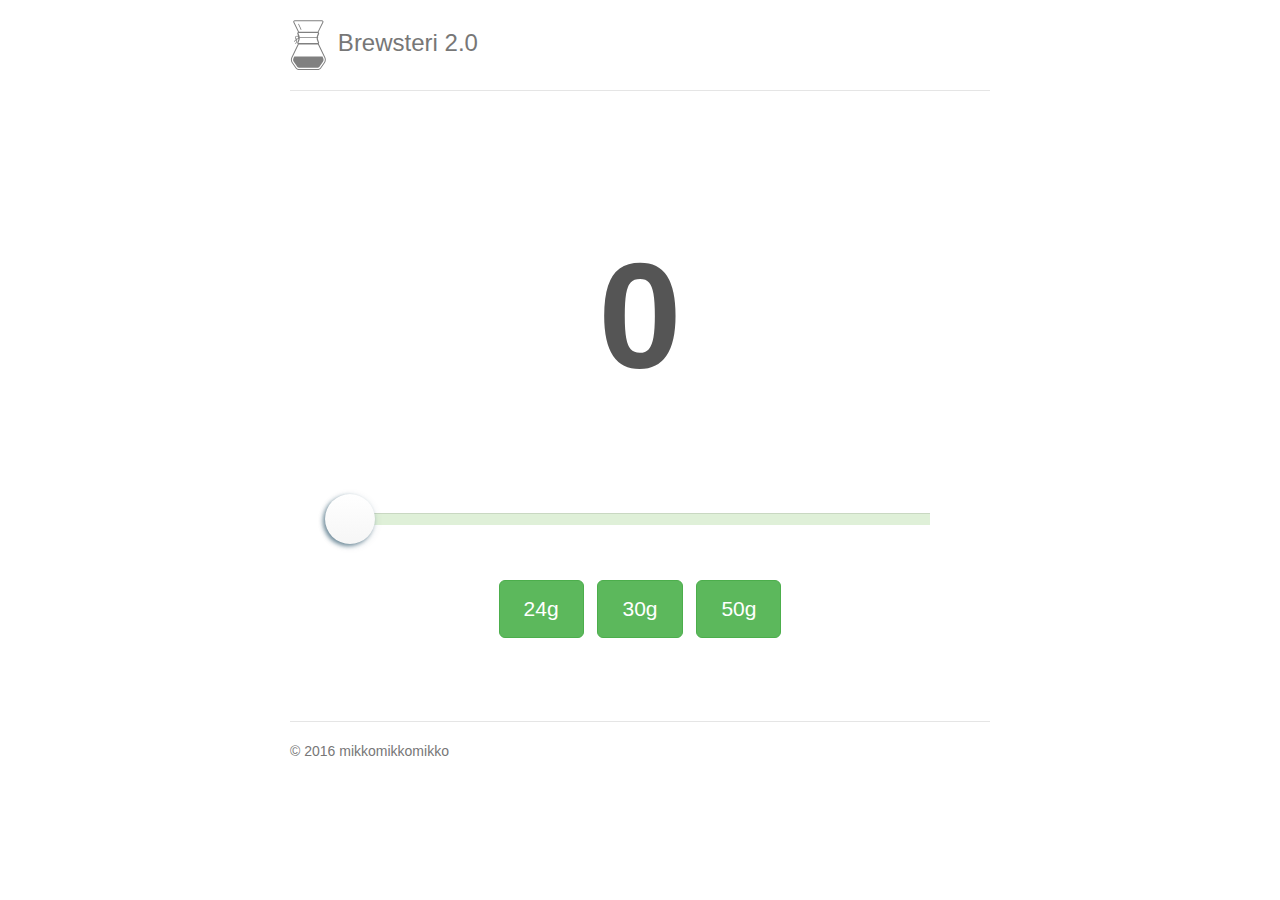
==== index.html @ 9450bd42 "Styles" ====
<!DOCTYPE html>
<html lang="en">

<head>
    <meta charset="utf-8">
    <meta http-equiv="X-UA-Compatible" content="IE=edge">
    <meta name="viewport" content="width=device-width, initial-scale=1">
    <!-- The above 3 meta tags *must* come first in the head; any other head content must come *after* these tags -->
    <meta name="description" content="">
    <meta name="author" content="">
    <link rel="icon" href="../../favicon.ico">

    <title>Bresteri 2.0</title>

    <!-- Bootstrap core CSS -->
    <link href="bootstrap-3.3.6-dist/css/bootstrap.min.css" rel="stylesheet">

    <!-- Custom styles for this template -->
    <link href="css/css.css" rel="stylesheet">
    <!-- Slider style -->
    <link href="css/slider.css" rel="stylesheet">

    <script src="bower_components/angular/angular.min.js"></script>
    <script src="bower_components/angular-pure-slider/app/package/angular-pure-slider.min.js"></script>

</head>

<body>

    <div class="container">
        <div class="header clearfix">
            <!--<nav>
                <ul class="nav nav-pills pull-right">
                                       
                    <li role="presentation" class="active"><a href="#">Home</a></li>
                    <li role="presentation"><a href="#">About</a></li>
                    <li role="presentation"><a href="#">Contact</a></li>
                </ul>
            </nav>-->
            <h3 class="text-muted"><img src="images/Chemex.svg" class="icon"> Brewsteri 2.0 </h3>
        </div>

        <div class="jumbotron">

            <section class="slider-demo" ng-app="demo" ng-controller="demoCtrl">
               
                <div class="row marketing">


                <div class="col-lg-12 big">
                <span type="text" ng-bind="magicNumber" text-align="right"></span> </div>

</div>

                <div wn-slider ng-model="slider" min="min" max="max" class="slider-wrapper">
                </div>
                <button class="btn btn-lg btn-success preset" ng-click="preset24()">24g</button>
                <button class="btn btn-lg btn-success preset" ng-click="preset30()">30g</button>
                <button class="btn btn-lg btn-success preset" ng-click="preset50()">50g</button>
            </section>
        </div>

    


    <footer class="footer">
        <p>&copy; 2016 mikkomikkomikko</p>
    </footer>
    </div>
    <!-- /container -->
    <script>
        var app = angular.module('demo', ['angular-pure-slider'])
            .controller('demoCtrl', ['$scope',
            function ($scope) {

                    $scope.sliderInputValue = 1;
                    $scope.maxValue = 1000;
                    $scope.minValue = 00;

                    $scope.slider = 0;
                    $scope.min = 0;
                    $scope.max = 1000;



                    // Updates the sliderInputValue when slider used
                    $scope.$watch('slider', function (newValue) {
                        $scope.sliderInputValue = newValue;
                        $scope.myMessage = 'The slider value is: ' + newValue;
                        //$scope.magicNumber = ( newValue / 16.6945 ) + 3.5;
                        //$scope.magicNumber = Math.round((newValue / 17.42) + 4);
                        $scope.magicNumber = newValue;

                    });

                    $scope.$watch('min', function (newValue) {
                        $scope.minValue = newValue;
                    });

                    $scope.$watch('max', function (newValue) {
                        $scope.maxValue = newValue;
                    });

                    $scope.increaseSlider = function () {
                        $scope.slider++;
                    };

                    $scope.decreaseSlider = function () {
                        $scope.slider--;
                    };
                    
                    // Presets
                    $scope.preset24 = function () {
                        $scope.magicNumber = 24;
                        $scope.slider = 24;
                    };
                
                    $scope.preset30 = function () {
                        $scope.magicNumber = 30;
                        $scope.slider = 30;
                    };
                
                    $scope.preset50 = function () {
                        $scope.magicNumber = 50;
                        $scope.slider = 50;
                    };
        }]);
    </script>

</body>

</html>
---- css/css.css ----
/* Space out content a bit */
body {
  padding-top: 20px;
  padding-bottom: 20px;
    
}
.icon {
    margin-right: 5px;
    height: 50px;
    width: auto;
}
,div {
    border: 1px solid #000000;
}

/* Everything but the jumbotron gets side spacing for mobile first views */
.header,
.marketing,
.footer {
  padding-right: 15px;
  padding-left: 15px;
}

/* Custom page header */
.header {
  padding-bottom: 20px;
  border-bottom: 1px solid #e5e5e5;
}
/* Make the masthead heading the same height as the navigation */
.header h3 {
  margin-top: 0;
  margin-bottom: 0;
  line-height: 40px;
}
.preset {
    
    margin: 5px;
    text-align: center;
    
}

/* Custom page footer */
.footer {
  padding-top: 19px;
  color: #777;
  border-top: 1px solid #e5e5e5;
}

/* Customize container */
@media (min-width: 768px) {
  .container {
    max-width: 730px;
  }
}
.container-narrow > hr {
  margin: 30px 0;
}

/* Main marketing message and sign up button */
.jumbotron {
  text-align: center;
  /*border-bottom: 1px solid #e5e5e5;*/
  background: none;
}
.jumbotron .btn {
  padding: 14px 24px;
  font-size: 21px;
}

/* Supporting marketing content */
.marketing {
  margin: 40px 0;
}
.marketing p + h4 {
  margin-top: 28px;
}

.big {
  font-size: 150px;
  font-weight: 900;
  color: #555;
}


/* Responsive: Portrait tablets and up */
@media screen and (min-width: 768px) {
  /* Remove the padding we set earlier */
  .header,
  .marketing,
  .footer {
    padding-right: 0;
    padding-left: 0;
  }
  /* Space out the masthead */
  .header {
    margin-bottom: 30px;
  }
  /* Remove the bottom border on the jumbotron for visual effect */
  .jumbotron {
    border-bottom: 0;
  }
}
---- css/slider.css ----
.slider {
            background-color: #DFF0D8;
            box-shadow: rgb(201, 216, 194) 0px 1px 0px 0px inset;
            height: 12px;
            width: 100%;
        }
        
        .slider-selected {
            background-color: #5CB85C;
            box-shadow: rgb(97, 145, 97) 0px 1px 0px 0px inset;
            float: left;
            height: 100%;
        }
        
        .slider-pointer {
            background: #fff;
            background: linear-gradient(#fff, #f6f6f6) #fff;
            background: -webkit-gradient(linear, left top, left bottom, from(#fff), to(#f6f6f6)) #fff;
            background: -webkit-linear-gradient(#fff, #f6f6f6) #fff;
            border-radius: 50%;
            webkit-border-radius: 50%;
            box-shadow: -2px 2px 4px rgba(25, 70, 94, 0.6), 0px 2px 8px rgba(25, 70, 94, 0.1);
            webkit-box-shadow: -2px 2px 4px rgba(25, 70, 94, 0.6), 0px 2px 8px rgba(25, 70, 94, 0.1);
            cursor: pointer;
            float: right;
            height: 50px;
            margin-right: -25px;
            margin-top: -19px;
            width: 50px;
        }
        
        .slider-pointer:focus {
            outline: 0;
        }
        
        .slider-pointer:after {
            content: '';
            display: block;
            height: 25px;
            left: 12px;
            position: relative;
            top: 12px;
            width: 25px;
        }
        
        .slider-pointer:hover {
            box-shadow: -2px 2px 4px rgba(25, 70, 94, 1), 0px 2px 8px rgba(25, 70, 94, 1);
            webkit-box-shadow: -2px 2px 4px rgba(25, 70, 94, 1), 0px 2px 8px rgba(25, 70, 94, 1);
        }
        
        .slider-wrapper {
            padding: 50px 0 50px;
        }
        
        .slider-container {
            position: relative;
        }
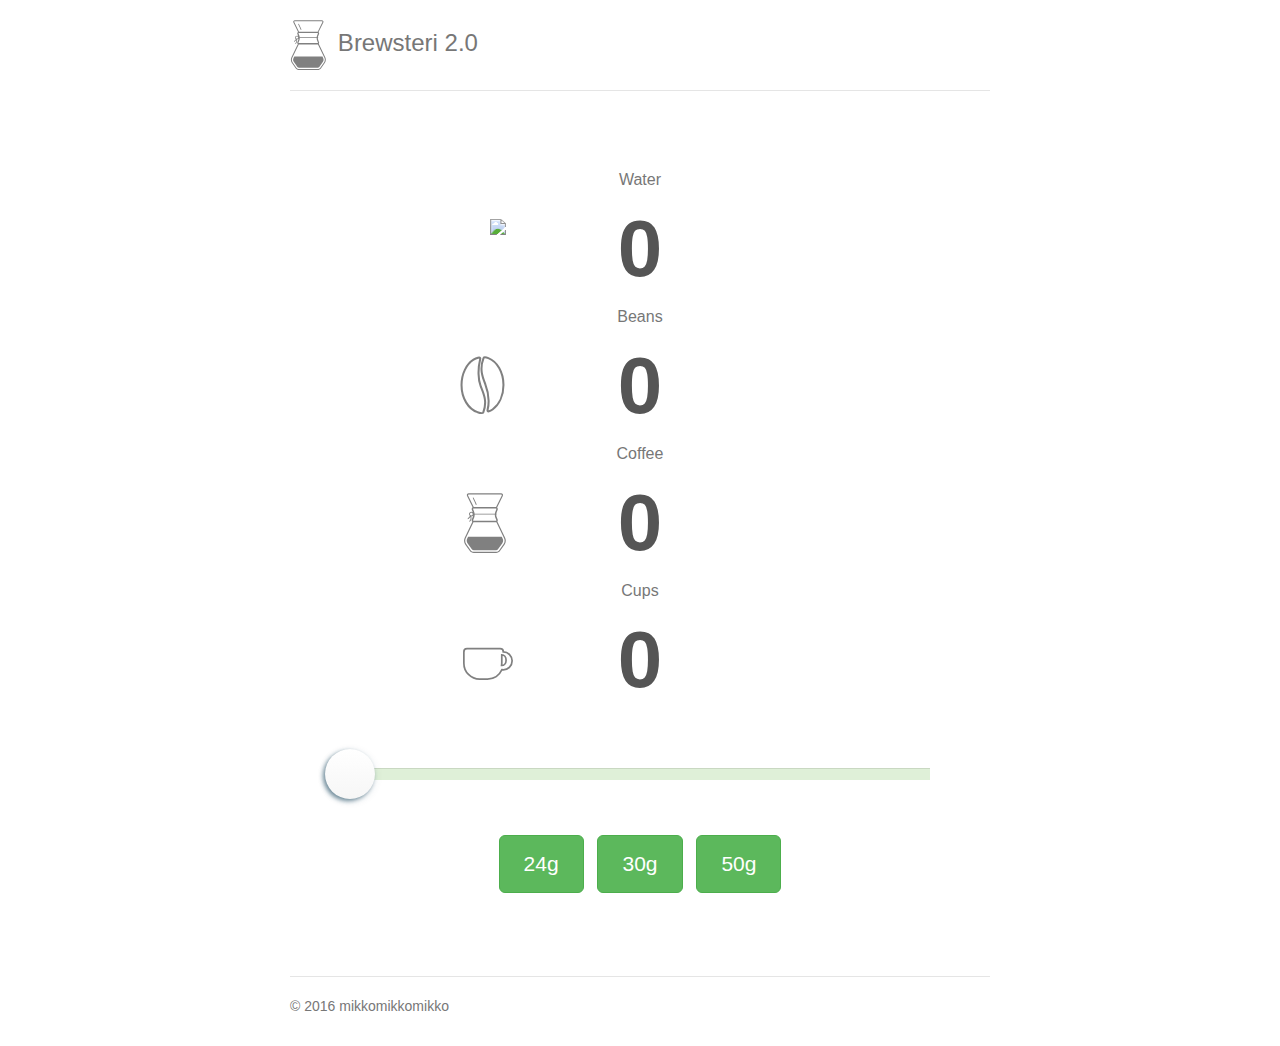
==== commit 0b564b0b: "New layout" ====
--- a/index.html
+++ b/index.html
@@ -29,28 +29,82 @@
 
     <div class="container">
         <div class="header clearfix">
-            <!--<nav>
-                <ul class="nav nav-pills pull-right">
-                                       
-                    <li role="presentation" class="active"><a href="#">Home</a></li>
-                    <li role="presentation"><a href="#">About</a></li>
-                    <li role="presentation"><a href="#">Contact</a></li>
-                </ul>
-            </nav>-->
-            <h3 class="text-muted"><img src="images/Chemex.svg" class="icon"> Brewsteri 2.0 </h3>
+            <!-- <nav>
+        <ul class="nav nav-pills pull-right">
+
+          <li role="presentation" class="active"><a href="#">Home</a></li>
+          <li role="presentation"><a href="#">About</a></li>
+          <li role="presentation"><a href="#">Contact</a></li>
+        </ul>
+      </nav> -->
+            <h3 class="text-muted"><img src="images/Chemex.svg" class="icon-header"> Brewsteri 2.0 </h3>
         </div>
 
         <div class="jumbotron">
 
             <section class="slider-demo" ng-app="demo" ng-controller="demoCtrl">
-               
-                <div class="row marketing">
+
+                <!--Water -->
+                <div class="row">
+                    <div class="col-xs-4 icon-align">
+                        <img src="images/water.svg" class="icon blue">
+                    </div>
+                    <div class="col-xs-4 amount">
+                        <div class="row amount-title">Water</div>
+                        <div class="row"><span class="big" type="text" ng-bind="magicNumber"></span></div>
+                    </div>
+                    <div class="col-xs-4">
+                    </div>
 
 
-                <div class="col-lg-12 big">
-                <span type="text" ng-bind="magicNumber" text-align="right"></span> </div>
+                </div>
 
-</div>
+                <!--Beans -->
+                <div class="row">
+                    <div class="col-xs-4 icon-align">
+                        <img src="images/Beans.svg" class="icon">
+                    </div>
+                    <div class="col-xs-4 amount">
+                        <div class="row amount-title">Beans</div>
+                        <div class="row"><span class="big" type="text" ng-bind="magicNumber"></span></div>
+                    </div>
+
+
+                    <div class="col-xs-4">
+                    </div>
+                </div>
+
+
+
+
+                <!--Coffee -->
+                <div class="row">
+                    <div class="col-xs-4 icon-align">
+                        <img src="images/Chemex.svg" class="icon">
+                    </div>
+                    <div class="col-xs-4 amount">
+                        <div class="row amount-title">Coffee</div>
+                        <div class="row"><span class="big" type="text" ng-bind="magicNumber"></span></div>
+                    </div>
+
+                    <div class="col-xs-4">
+                    </div>
+                </div>
+
+
+                <!--Cups -->
+                <div class="row">
+                    <div class="col-xs-4 icon-align">
+                        <img src="images/Coffee.svg" class="cup">
+                    </div>
+                    <div class="col-xs-4 amount">
+                        <div class="row amount-title">Cups</div>
+                        <div class="row"><span class="big" type="text" ng-bind="magicNumber"></span></div>
+
+                    </div>
+                    <div class="col-xs-4">
+                    </div>
+                </div>
 
                 <div wn-slider ng-model="slider" min="min" max="max" class="slider-wrapper">
                 </div>
@@ -60,18 +114,18 @@
             </section>
         </div>
 
-    
 
 
-    <footer class="footer">
-        <p>&copy; 2016 mikkomikkomikko</p>
-    </footer>
+
+        <footer class="footer">
+            <p>&copy; 2016 mikkomikkomikko</p>
+        </footer>
     </div>
     <!-- /container -->
     <script>
         var app = angular.module('demo', ['angular-pure-slider'])
             .controller('demoCtrl', ['$scope',
-            function ($scope) {
+        function ($scope) {
 
                     $scope.sliderInputValue = 1;
                     $scope.maxValue = 1000;
@@ -87,9 +141,11 @@
                     $scope.$watch('slider', function (newValue) {
                         $scope.sliderInputValue = newValue;
                         $scope.myMessage = 'The slider value is: ' + newValue;
-                        //$scope.magicNumber = ( newValue / 16.6945 ) + 3.5;
-                        //$scope.magicNumber = Math.round((newValue / 17.42) + 4);
-                        $scope.magicNumber = newValue;
+                        //$scope.magicNumber    = ( newValue / 16.6945 ) + 3.5;
+                        //$scope.magicNumber    = Math.round((newValue / 17.42) + 4);
+                        //$scope.magicNumber    = newValue;
+                        $scope.magicNumber = Math.floor(newValue / 13.6945);
+                        //console.log(Math.floor(newValue / 13.6945))
 
                     });
 
@@ -108,23 +164,24 @@
                     $scope.decreaseSlider = function () {
                         $scope.slider--;
                     };
-                    
+
                     // Presets
                     $scope.preset24 = function () {
                         $scope.magicNumber = 24;
                         $scope.slider = 24;
                     };
-                
+
                     $scope.preset30 = function () {
                         $scope.magicNumber = 30;
                         $scope.slider = 30;
                     };
-                
+
                     $scope.preset50 = function () {
                         $scope.magicNumber = 50;
                         $scope.slider = 50;
                     };
-        }]);
+        }
+      ]);
     </script>
 
 </body>
--- a/css/css.css
+++ b/css/css.css
@@ -1,17 +1,73 @@
+
+
+
 /* Space out content a bit */
 body {
   padding-top: 20px;
   padding-bottom: 20px;
+
+}
+.div {
+    /*DEV TOOL*/
+    border: 1px solid #000000;
+}
+
+.big {
+  font-size: 80px;
+  font-weight: 900;
+  color: #555;
+}
+
+
+.amount-title {
+  font-size: 16px;
+  font-weight: 200;
+  color: #777;
+  
+}
+
+.icon {
+    
+    height: 60px;
+    width: auto;
+    margin-top: 50px;
+    padding-right: 17px;
+  
+}
+
+.icon-align {
+    
+    text-align: right;
+      
+}
+
+.amount {
+    text-align: center;
     
 }
-.icon {
+
+.cup {
+    height: auto;
+    width: 60px;
+    margin-top: 67px;
+    padding-right: 10px;
+    text-align: right;
+    
+    
+}
+.icon-header {
     margin-right: 5px;
     height: 50px;
     width: auto;
 }
-,div {
-    border: 1px solid #000000;
+
+.preset {
+
+    margin: 5px;
+    text-align: center;
+
 }
+
 
 /* Everything but the jumbotron gets side spacing for mobile first views */
 .header,
@@ -32,12 +88,7 @@
   margin-bottom: 0;
   line-height: 40px;
 }
-.preset {
-    
-    margin: 5px;
-    text-align: center;
-    
-}
+
 
 /* Custom page footer */
 .footer {
@@ -75,11 +126,7 @@
   margin-top: 28px;
 }
 
-.big {
-  font-size: 150px;
-  font-weight: 900;
-  color: #555;
-}
+
 
 
 /* Responsive: Portrait tablets and up */
@@ -99,4 +146,4 @@
   .jumbotron {
     border-bottom: 0;
   }
-}+}
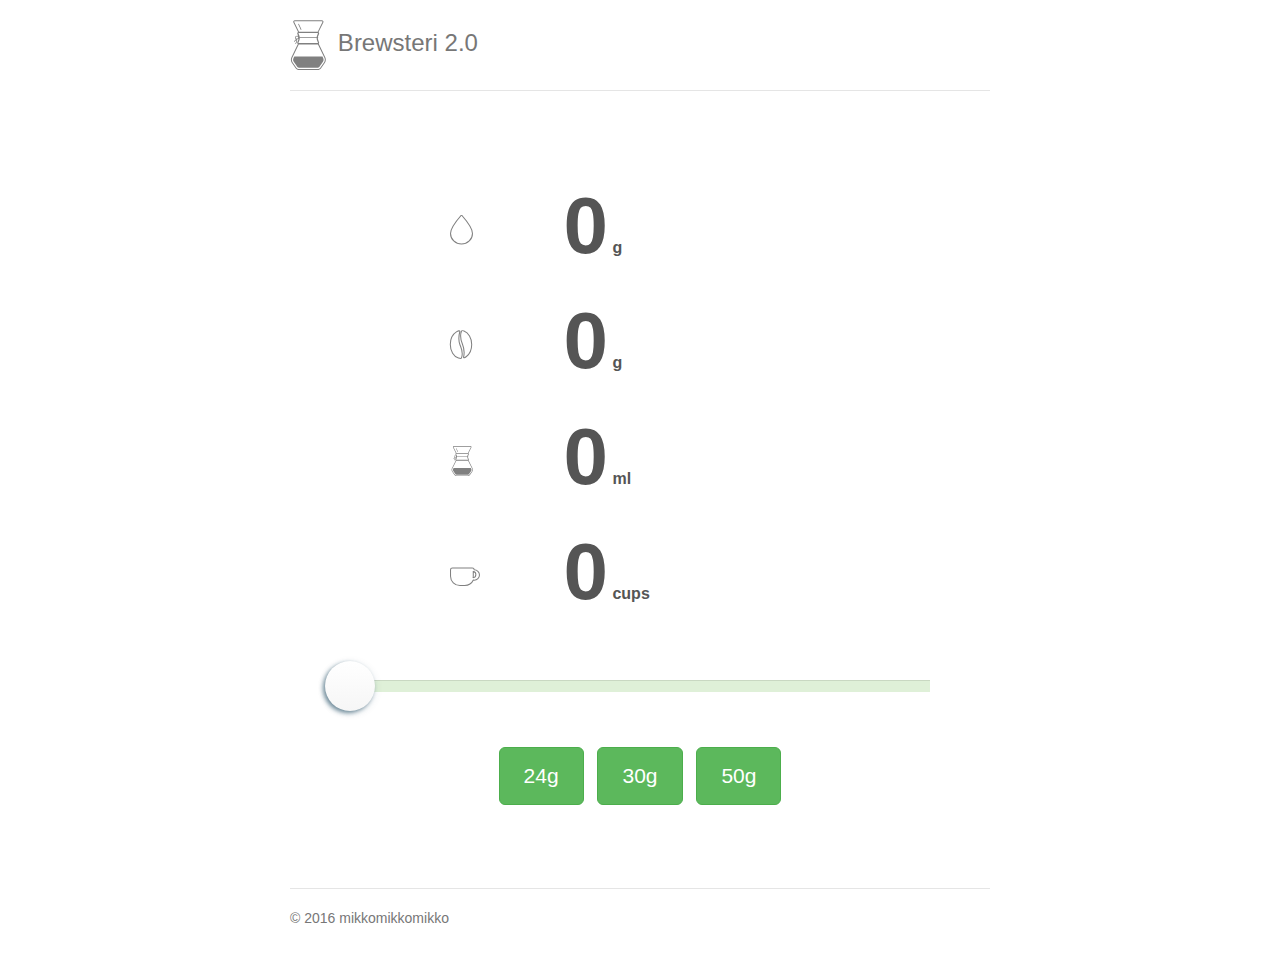
==== commit f7ae465a: "Logic" ====
--- a/index.html
+++ b/index.html
@@ -46,63 +46,50 @@
 
                 <!--Water -->
                 <div class="row">
-                    <div class="col-xs-4 icon-align">
-                        <img src="images/water.svg" class="icon blue">
+                    <div class="col-xs-3 icon-align">
+                        <img src="images/Water.svg" class="icon">
                     </div>
-                    <div class="col-xs-4 amount">
-                        <div class="row amount-title">Water</div>
-                        <div class="row"><span class="big" type="text" ng-bind="magicNumber"></span></div>
+                    <div class="col-xs-6 amount">
+                        <span class="big" type="text" ng-bind="water"></span><span class="unit"> g</span>
                     </div>
-                    <div class="col-xs-4">
-                    </div>
-
-
+                    <div class="col-xs-3"></div>
                 </div>
 
                 <!--Beans -->
                 <div class="row">
-                    <div class="col-xs-4 icon-align">
+                    <div class="col-xs-3 icon-align">
                         <img src="images/Beans.svg" class="icon">
                     </div>
-                    <div class="col-xs-4 amount">
-                        <div class="row amount-title">Beans</div>
-                        <div class="row"><span class="big" type="text" ng-bind="magicNumber"></span></div>
+                    <div class="col-xs-6 amount">
+                        <span class="big" type="text" ng-bind="beans"></span><span class="unit"> g</span>
+                    </div>
+                    <div class="col-xs-3"></div>
+                </div>
+
+                <!--Coffee -->
+                <div class="row">
+                    <div class="col-xs-3 icon-align">
+                        <img src="images/Chemex.svg" class="icon">
+                    </div>
+                    <div class="col-xs-6 amount">
+                        
+                        <span class="big" type="text" ng-bind="coffee"></span><span class="unit"> ml</span>
                     </div>
 
-
-                    <div class="col-xs-4">
+                    <div class="col-xs-3">
                     </div>
                 </div>
 
-
-
-
-                <!--Coffee -->
-                <div class="row">
-                    <div class="col-xs-4 icon-align">
-                        <img src="images/Chemex.svg" class="icon">
-                    </div>
-                    <div class="col-xs-4 amount">
-                        <div class="row amount-title">Coffee</div>
-                        <div class="row"><span class="big" type="text" ng-bind="magicNumber"></span></div>
-                    </div>
-
-                    <div class="col-xs-4">
-                    </div>
-                </div>
-
-
                 <!--Cups -->
                 <div class="row">
-                    <div class="col-xs-4 icon-align">
+                    <div class="col-xs-3 icon-align">
                         <img src="images/Coffee.svg" class="cup">
                     </div>
-                    <div class="col-xs-4 amount">
-                        <div class="row amount-title">Cups</div>
-                        <div class="row"><span class="big" type="text" ng-bind="magicNumber"></span></div>
-
+                    <div class="col-xs-6 amount">
+                        
+                        <span class="big" type="text" ng-bind="cups"></span><span class="unit"> cups</span>
                     </div>
-                    <div class="col-xs-4">
+                    <div class="col-xs-3">
                     </div>
                 </div>
 
@@ -128,12 +115,12 @@
         function ($scope) {
 
                     $scope.sliderInputValue = 1;
-                    $scope.maxValue = 1000;
-                    $scope.minValue = 00;
+                    $scope.maxValue = 100;
+                    $scope.minValue = 0;
 
                     $scope.slider = 0;
                     $scope.min = 0;
-                    $scope.max = 1000;
+                    $scope.max = 100;
 
 
 
@@ -144,7 +131,10 @@
                         //$scope.magicNumber    = ( newValue / 16.6945 ) + 3.5;
                         //$scope.magicNumber    = Math.round((newValue / 17.42) + 4);
                         //$scope.magicNumber    = newValue;
-                        $scope.magicNumber = Math.floor(newValue / 13.6945);
+                        $scope.water = Math.floor(newValue * 13.6945);
+                        $scope.beans = Math.floor(newValue);
+                        $scope.coffee = Math.floor((newValue * 13.6945)*0.9);
+                        $scope.cups = Math.floor(newValue / 13.6945);
                         //console.log(Math.floor(newValue / 13.6945))
 
                     });
--- a/css/css.css
+++ b/css/css.css
@@ -1,60 +1,51 @@
+/* Space out content a bit */
 
+body {
+    padding-top: 20px;
+    padding-bottom: 20px;
+}
 
-
-/* Space out content a bit */
-body {
-  padding-top: 20px;
-  padding-bottom: 20px;
-
-}
 .div {
     /*DEV TOOL*/
     border: 1px solid #000000;
 }
 
 .big {
-  font-size: 80px;
-  font-weight: 900;
-  color: #555;
+    font-size: 80px;
+    font-weight: 900;
+    color: #555;
 }
 
-
-.amount-title {
-  font-size: 16px;
-  font-weight: 200;
-  color: #777;
-  
+.unit {
+    font-size: 16px;
+    font-weight: 900;
+    color: #555;
 }
 
 .icon {
-    
-    height: 60px;
+    height: 30px;
     width: auto;
-    margin-top: 50px;
-    padding-right: 17px;
-  
-}
-
-.icon-align {
-    
-    text-align: right;
-      
-}
-
-.amount {
-    text-align: center;
+    margin-top: 46px;
     
 }
 
 .cup {
     height: auto;
-    width: 60px;
-    margin-top: 67px;
-    padding-right: 10px;
+    width: 30px;
+    margin-top: 52px;
+    margin-right: -7px;
     text-align: right;
-    
-    
 }
+
+.icon-align {
+    text-align: right;
+}
+
+.amount {
+    text-align: left;
+    margin-left: 10%;
+}
+
 .icon-header {
     margin-right: 5px;
     height: 50px;
@@ -62,88 +53,101 @@
 }
 
 .preset {
-
     margin: 5px;
     text-align: center;
-
 }
 
 
 /* Everything but the jumbotron gets side spacing for mobile first views */
+
 .header,
 .marketing,
 .footer {
-  padding-right: 15px;
-  padding-left: 15px;
+    padding-right: 15px;
+    padding-left: 15px;
 }
 
+
 /* Custom page header */
+
 .header {
-  padding-bottom: 20px;
-  border-bottom: 1px solid #e5e5e5;
+    padding-bottom: 20px;
+    border-bottom: 1px solid #e5e5e5;
 }
+
+
 /* Make the masthead heading the same height as the navigation */
+
 .header h3 {
-  margin-top: 0;
-  margin-bottom: 0;
-  line-height: 40px;
+    margin-top: 0;
+    margin-bottom: 0;
+    line-height: 40px;
 }
 
 
 /* Custom page footer */
+
 .footer {
-  padding-top: 19px;
-  color: #777;
-  border-top: 1px solid #e5e5e5;
-}
-
-/* Customize container */
-@media (min-width: 768px) {
-  .container {
-    max-width: 730px;
-  }
-}
-.container-narrow > hr {
-  margin: 30px 0;
-}
-
-/* Main marketing message and sign up button */
-.jumbotron {
-  text-align: center;
-  /*border-bottom: 1px solid #e5e5e5;*/
-  background: none;
-}
-.jumbotron .btn {
-  padding: 14px 24px;
-  font-size: 21px;
-}
-
-/* Supporting marketing content */
-.marketing {
-  margin: 40px 0;
-}
-.marketing p + h4 {
-  margin-top: 28px;
+    padding-top: 19px;
+    color: #777;
+    border-top: 1px solid #e5e5e5;
 }
 
 
+/* Customize container */
+
+@media (min-width: 768px) {
+    .container {
+        max-width: 730px;
+    }
+}
+
+.container-narrow > hr {
+    margin: 30px 0;
+}
+
+
+/* Main marketing message and sign up button */
+
+.jumbotron {
+    text-align: center;
+    /*border-bottom: 1px solid #e5e5e5;*/
+    background: none;
+}
+
+.jumbotron .btn {
+    padding: 14px 24px;
+    font-size: 21px;
+}
+
+
+/* Supporting marketing content */
+
+.marketing {
+    margin: 40px 0;
+}
+
+.marketing p + h4 {
+    margin-top: 28px;
+}
 
 
 /* Responsive: Portrait tablets and up */
+
 @media screen and (min-width: 768px) {
-  /* Remove the padding we set earlier */
-  .header,
-  .marketing,
-  .footer {
-    padding-right: 0;
-    padding-left: 0;
-  }
-  /* Space out the masthead */
-  .header {
-    margin-bottom: 30px;
-  }
-  /* Remove the bottom border on the jumbotron for visual effect */
-  .jumbotron {
-    border-bottom: 0;
-  }
-}
+    /* Remove the padding we set earlier */
+    .header,
+    .marketing,
+    .footer {
+        padding-right: 0;
+        padding-left: 0;
+    }
+    /* Space out the masthead */
+    .header {
+        margin-bottom: 30px;
+    }
+    /* Remove the bottom border on the jumbotron for visual effect */
+    .jumbotron {
+        border-bottom: 0;
+    }
+}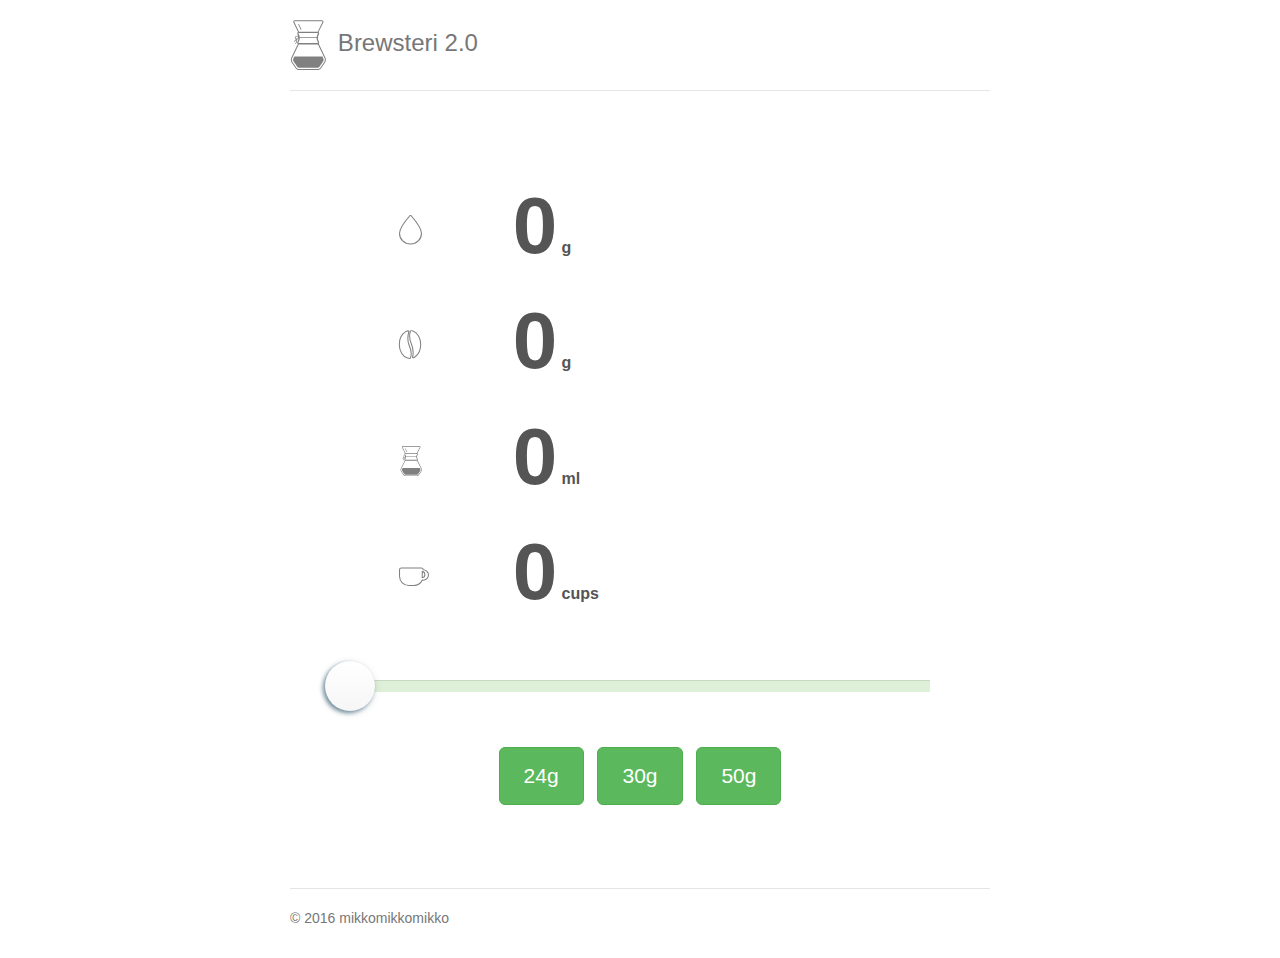
==== commit 9f986a70: "Adjusts" ====
--- a/index.html
+++ b/index.html
@@ -46,50 +46,50 @@
 
                 <!--Water -->
                 <div class="row">
-                    <div class="col-xs-3 icon-align">
+                    <div class="col-xs-2 icon-align">
                         <img src="images/Water.svg" class="icon">
                     </div>
-                    <div class="col-xs-6 amount">
+                    <div class="col-xs-8 amount">
                         <span class="big" type="text" ng-bind="water"></span><span class="unit"> g</span>
                     </div>
-                    <div class="col-xs-3"></div>
+                    <div class="col-xs-2"></div>
                 </div>
 
                 <!--Beans -->
                 <div class="row">
-                    <div class="col-xs-3 icon-align">
+                    <div class="col-xs-2 icon-align">
                         <img src="images/Beans.svg" class="icon">
                     </div>
-                    <div class="col-xs-6 amount">
+                    <div class="col-xs-8 amount">
                         <span class="big" type="text" ng-bind="beans"></span><span class="unit"> g</span>
                     </div>
-                    <div class="col-xs-3"></div>
+                    <div class="col-xs-2"></div>
                 </div>
 
                 <!--Coffee -->
                 <div class="row">
-                    <div class="col-xs-3 icon-align">
+                    <div class="col-xs-2 icon-align">
                         <img src="images/Chemex.svg" class="icon">
                     </div>
-                    <div class="col-xs-6 amount">
+                    <div class="col-xs-8 amount">
                         
                         <span class="big" type="text" ng-bind="coffee"></span><span class="unit"> ml</span>
                     </div>
 
-                    <div class="col-xs-3">
+                    <div class="col-xs-2">
                     </div>
                 </div>
 
                 <!--Cups -->
                 <div class="row">
-                    <div class="col-xs-3 icon-align">
+                    <div class="col-xs-2 icon-align">
                         <img src="images/Coffee.svg" class="cup">
                     </div>
-                    <div class="col-xs-6 amount">
+                    <div class="col-xs-8 amount">
                         
                         <span class="big" type="text" ng-bind="cups"></span><span class="unit"> cups</span>
                     </div>
-                    <div class="col-xs-3">
+                    <div class="col-xs-2">
                     </div>
                 </div>
 
@@ -115,12 +115,12 @@
         function ($scope) {
 
                     $scope.sliderInputValue = 1;
-                    $scope.maxValue = 100;
+                    $scope.maxValue = 70;
                     $scope.minValue = 0;
 
                     $scope.slider = 0;
                     $scope.min = 0;
-                    $scope.max = 100;
+                    $scope.max = 70;
 
 
 
--- a/css/css.css
+++ b/css/css.css
@@ -10,6 +10,11 @@
     border: 1px solid #000000;
 }
 
+
+
+.slider-demo {
+    height: 100%
+}
 .big {
     font-size: 80px;
     font-weight: 900;
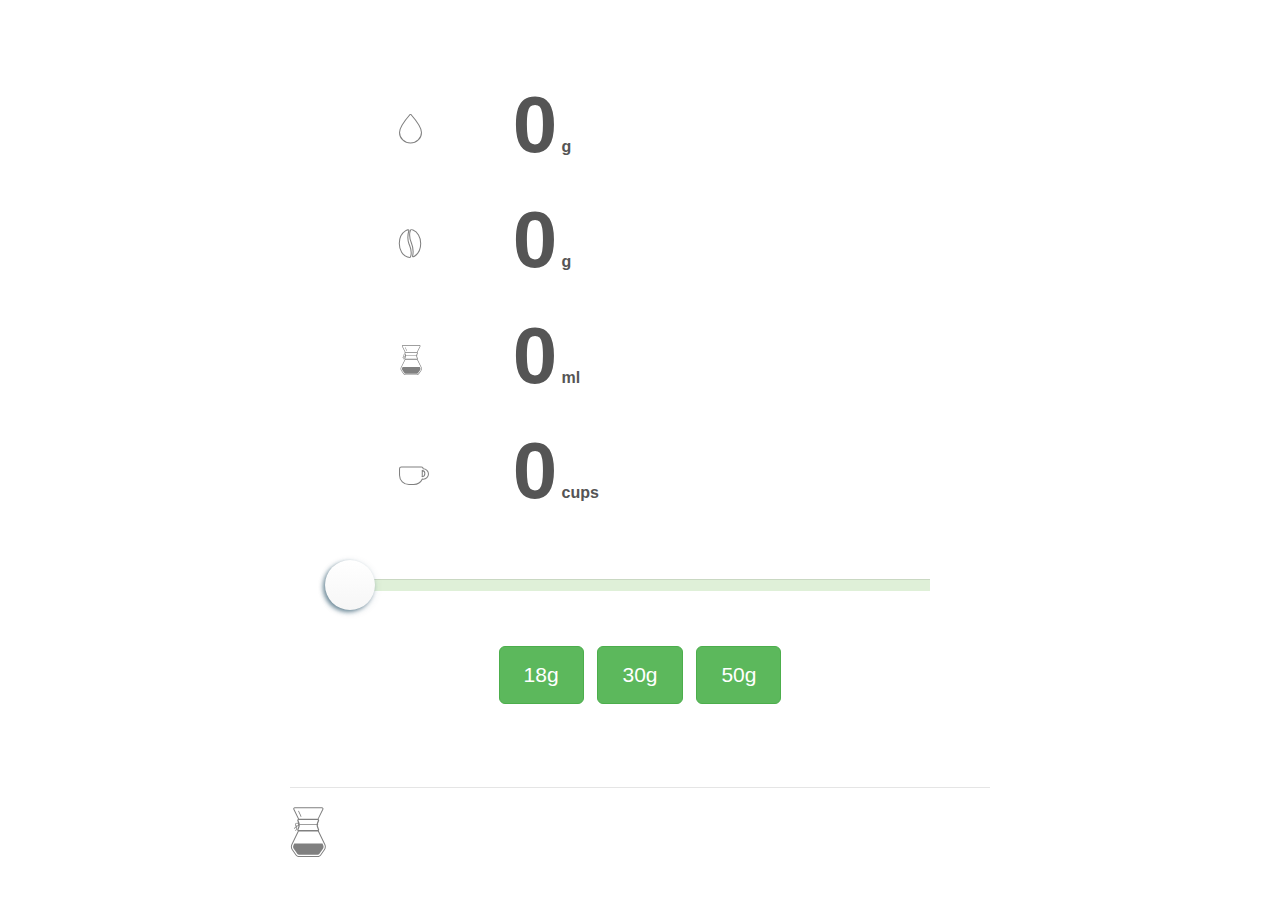
==== commit 181ff5ee: "update" ====
--- a/index.html
+++ b/index.html
@@ -8,7 +8,13 @@
     <!-- The above 3 meta tags *must* come first in the head; any other head content must come *after* these tags -->
     <meta name="description" content="">
     <meta name="author" content="">
+    <meta name="apple-mobile-web-app-capable" content="yes">
     <link rel="icon" href="../../favicon.ico">
+    <link rel="apple-touch-icon" href="images/80%20-%20Spotlight.png" />
+    <link rel="apple-touch-icon" sizes="180x180" href="images/180%20-%20iPhone%206%20Plus.png" />
+    <link rel="apple-touch-icon" sizes="76x76" href="images/76%20-%20iPad%20(@1x).png" />
+    <link rel="apple-touch-icon" sizes="152x152" href="images/152%20-%20iPad.png" />
+    <link rel="apple-touch-icon" sizes="58x58" href="images/58%20-%20Settings.png" />
 
     <title>Bresteri 2.0</title>
 
@@ -28,17 +34,6 @@
 <body>
 
     <div class="container">
-        <div class="header clearfix">
-            <!-- <nav>
-        <ul class="nav nav-pills pull-right">
-
-          <li role="presentation" class="active"><a href="#">Home</a></li>
-          <li role="presentation"><a href="#">About</a></li>
-          <li role="presentation"><a href="#">Contact</a></li>
-        </ul>
-      </nav> -->
-            <h3 class="text-muted"><img src="images/Chemex.svg" class="icon-header"> Brewsteri 2.0 </h3>
-        </div>
 
         <div class="jumbotron">
 
@@ -72,7 +67,7 @@
                         <img src="images/Chemex.svg" class="icon">
                     </div>
                     <div class="col-xs-8 amount">
-                        
+
                         <span class="big" type="text" ng-bind="coffee"></span><span class="unit"> ml</span>
                     </div>
 
@@ -86,7 +81,7 @@
                         <img src="images/Coffee.svg" class="cup">
                     </div>
                     <div class="col-xs-8 amount">
-                        
+
                         <span class="big" type="text" ng-bind="cups"></span><span class="unit"> cups</span>
                     </div>
                     <div class="col-xs-2">
@@ -95,17 +90,14 @@
 
                 <div wn-slider ng-model="slider" min="min" max="max" class="slider-wrapper">
                 </div>
-                <button class="btn btn-lg btn-success preset" ng-click="preset24()">24g</button>
+                <button class="btn btn-lg btn-success preset" ng-click="preset18()">18g</button>
                 <button class="btn btn-lg btn-success preset" ng-click="preset30()">30g</button>
                 <button class="btn btn-lg btn-success preset" ng-click="preset50()">50g</button>
             </section>
         </div>
 
-
-
-
         <footer class="footer">
-            <p>&copy; 2016 mikkomikkomikko</p>
+            <p><img src="images/Chemex.svg" class="icon-header"></p>
         </footer>
     </div>
     <!-- /container -->
@@ -128,14 +120,10 @@
                     $scope.$watch('slider', function (newValue) {
                         $scope.sliderInputValue = newValue;
                         $scope.myMessage = 'The slider value is: ' + newValue;
-                        //$scope.magicNumber    = ( newValue / 16.6945 ) + 3.5;
-                        //$scope.magicNumber    = Math.round((newValue / 17.42) + 4);
-                        //$scope.magicNumber    = newValue;
-                        $scope.water = Math.floor(newValue * 13.6945);
+                        $scope.water = Math.floor(newValue * 16.6945);
                         $scope.beans = Math.floor(newValue);
-                        $scope.coffee = Math.floor((newValue * 13.6945)*0.9);
-                        $scope.cups = Math.floor(newValue / 13.6945);
-                        //console.log(Math.floor(newValue / 13.6945))
+                        $scope.coffee = Math.floor((newValue * 16.6945) * 0.9);
+                        $scope.cups = Math.floor(newValue / 16.6945);
 
                     });
 
@@ -157,8 +145,8 @@
 
                     // Presets
                     $scope.preset24 = function () {
-                        $scope.magicNumber = 24;
-                        $scope.slider = 24;
+                        $scope.magicNumber = 18;
+                        $scope.slider = 18;
                     };
 
                     $scope.preset30 = function () {
